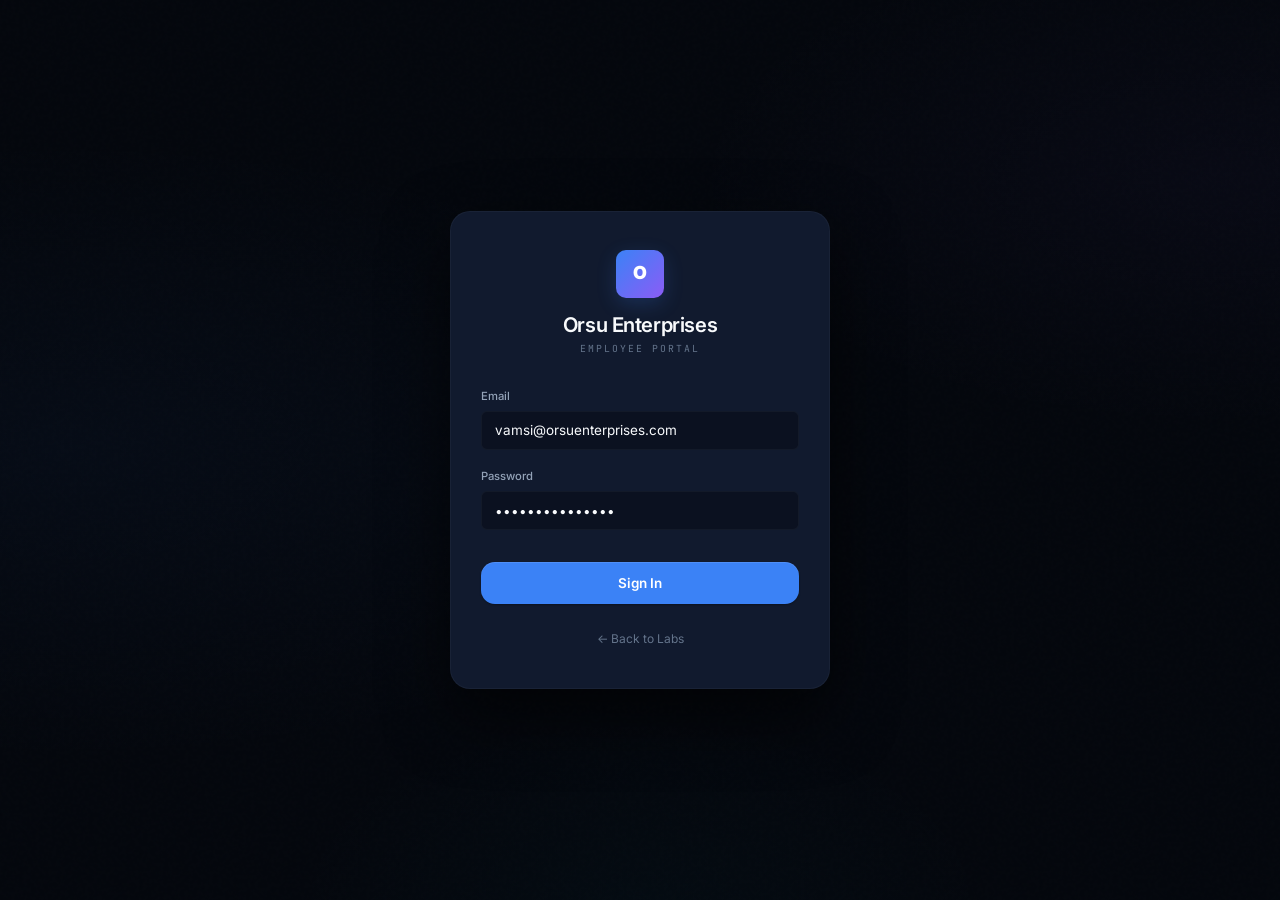
==== orsu-labs/frontend/dashboard.html @ e17e2e9e "lab1" ====
<!DOCTYPE html>
<html lang="en">
<head>
    <meta charset="UTF-8">
    <meta name="viewport" content="width=device-width, initial-scale=1.0">
    <title>HR Portal — Orsu Enterprises</title>
    <link rel="stylesheet" href="css/style.css">
    <link rel="stylesheet" href="css/dashboard.css">
    <link rel="stylesheet" href="css/chatbot.css">
</head>
<body class="dashboard-page">
    <div class="ambient"></div>

    <header class="top-bar">
        <div class="bar-inner">
            <div class="bar-left">
                <div class="mark">O</div>
                <div class="greeting" id="greetingArea">
                    <span>Welcome</span>
                </div>
            </div>
            <button id="logoutBtn" class="btn-danger">Logout</button>
        </div>
    </header>

    <div class="dash-body">
        <div class="chat-card">
            <div class="chat-head">
                <div class="chat-head-left">
                    <div class="bot-icon">
                        <svg viewBox="0 0 24 24" fill="none" stroke="currentColor" stroke-width="2" stroke-linecap="round" stroke-linejoin="round"><rect x="3" y="11" width="18" height="11" rx="2" ry="2"/><path d="M7 11V7a5 5 0 0 1 10 0v4"/></svg>
                    </div>
                    <div>
                        <h3>Orsu HR Assistant</h3>
                        <div class="status">
                            <span class="live-dot"></span>
                            <span>Online</span>
                        </div>
                    </div>
                </div>
                <span class="tag">llm-powered</span>
            </div>

            <div class="chat-body" id="chatMessages">
                <div class="msg msg-ai">
                    <p>Hello! I'm the Orsu Enterprises HR Assistant. I can help you with:</p>
                    <ul>
                        <li>Checking your leave balance</li>
                        <li>Viewing your salary and department info</li>
                        <li>Submitting leave requests</li>
                    </ul>
                    <p>How can I assist you today?</p>
                </div>
            </div>

            <form id="chatForm" class="chat-foot">
                <input type="text" id="chatInput" placeholder="Ask HR Assistant..." required autocomplete="off">
                <button type="submit" class="send-btn" id="sendBtn">
                    <svg viewBox="0 0 24 24" fill="none" stroke="currentColor" stroke-width="2" stroke-linecap="round" stroke-linejoin="round"><line x1="22" y1="2" x2="11" y2="13"/><polygon points="22 2 15 22 11 13 2 9 22 2"/></svg>
                </button>
            </form>
        </div>
    </div>

    <script src="js/app.js"></script>
    <script src="js/chatbot.js"></script>
    <script>
        // Auth check
        if (!localStorage.getItem('token')) window.location.href = 'login.html';

        // Logout
        document.getElementById('logoutBtn').addEventListener('click', () => {
            localStorage.removeItem('token');
            localStorage.removeItem('user_name');
            localStorage.removeItem('user_email');
            window.location.href = 'login.html';
        });

        // Time-based greeting
        (function setGreeting() {
            const name = localStorage.getItem('user_name') || 'Employee';
            const hour = new Date().getHours();
            let period = 'Good evening';
            if (hour < 12) period = 'Good morning';
            else if (hour < 17) period = 'Good afternoon';

            document.getElementById('greetingArea').innerHTML = `
                <span>${period}, <strong>${name}</strong></span>
                <span class="time-note">${new Date().toLocaleDateString('en-US', { weekday: 'long', year: 'numeric', month: 'long', day: 'numeric' })}</span>
            `;
        })();
    </script>
</body>
</html>
---- orsu-labs/frontend/css/style.css ----
/* ================================================================
   ORSU AI SECURITY LABS — God-Level Design System
   Premium Silicon Valley aesthetic
   ================================================================ */

@import url('https://fonts.googleapis.com/css2?family=Inter:wght@300;400;500;600;700;800;900&family=JetBrains+Mono:wght@400;500;600&display=swap');

:root {
    /* Depth Palette — 6 layers of dark */
    --bg-void:       #000000;
    --bg-deep:       #04070d;
    --bg-base:       #0b1120;
    --bg-surface:    #111a2e;
    --bg-raised:     #172035;
    --bg-elevated:   #1d2a42;
    --bg-float:      #243352;

    /* Blue Accent System */
    --blue-50:  #eff6ff;
    --blue-100: #dbeafe;
    --blue-200: #bfdbfe;
    --blue-400: #60a5fa;
    --blue-500: #3b82f6;
    --blue-600: #2563eb;
    --blue-700: #1d4ed8;
    --blue-900: #1e3a5f;
    --accent:   #3b82f6;

    /* Semantic */
    --green:  #10b981;
    --red:    #ef4444;
    --yellow: #f59e0b;
    --orange: #f97316;
    --purple: #8b5cf6;
    --cyan:   #06b6d4;

    /* Text */
    --text-100: #f8fafc;
    --text-200: #e2e8f0;
    --text-300: #cbd5e1;
    --text-400: #94a3b8;
    --text-500: #64748b;
    --text-600: #475569;
    --text-700: #334155;

    /* Borders & Surfaces */
    --border:       rgba(148, 163, 184, 0.06);
    --border-hover: rgba(148, 163, 184, 0.12);
    --border-focus: rgba(59, 130, 246, 0.4);
    --glass:        rgba(11, 17, 32, 0.75);
    --glass-heavy:  rgba(11, 17, 32, 0.9);

    /* Shadows */
    --shadow-sm:  0 1px 2px rgba(0,0,0,0.3);
    --shadow-md:  0 4px 12px rgba(0,0,0,0.4);
    --shadow-lg:  0 12px 40px rgba(0,0,0,0.5);
    --shadow-xl:  0 25px 65px rgba(0,0,0,0.6);
    --shadow-glow: 0 0 40px -10px rgba(59, 130, 246, 0.3);
    --shadow-glow-green: 0 0 30px -8px rgba(16, 185, 129, 0.3);

    /* Type */
    --font: 'Inter', -apple-system, BlinkMacSystemFont, 'Segoe UI', sans-serif;
    --mono: 'JetBrains Mono', 'Cascadia Code', 'Fira Code', monospace;

    /* Radii */
    --r-xs: 4px; --r-sm: 6px; --r-md: 10px; --r-lg: 14px; --r-xl: 20px; --r-2xl: 28px; --r-full: 9999px;

    /* Motion */
    --ease: cubic-bezier(0.25, 0.46, 0.45, 0.94);
    --ease-out: cubic-bezier(0.16, 1, 0.3, 1);
    --ease-spring: cubic-bezier(0.34, 1.56, 0.64, 1);
    --speed: 0.2s;
}

/* ── Hard Reset ────────────────────────────────────────── */
*, *::before, *::after { margin: 0; padding: 0; box-sizing: border-box; }
html { font-size: 15px; -webkit-font-smoothing: antialiased; -moz-osx-font-smoothing: grayscale; text-rendering: optimizeLegibility; }
body {
    font-family: var(--font); background: var(--bg-deep); color: var(--text-200);
    line-height: 1.6; min-height: 100vh; display: flex; flex-direction: column; overflow-x: hidden;
}
a { color: var(--blue-400); text-decoration: none; transition: color var(--speed) var(--ease); }
a:hover { color: var(--blue-200); }
h1,h2,h3,h4,h5,h6 { font-weight: 600; line-height: 1.2; letter-spacing: -0.02em; color: var(--text-100); }
::selection { background: var(--accent); color: white; }
::-webkit-scrollbar { width: 6px; }
::-webkit-scrollbar-track { background: transparent; }
::-webkit-scrollbar-thumb { background: var(--bg-elevated); border-radius: 10px; }

/* ── Ambient ───────────────────────────────────────────── */
.ambient {
    position: fixed; inset: 0; z-index: -2; pointer-events: none;
    background:
        radial-gradient(ellipse 80% 50% at 5% 50%, rgba(59,130,246,0.04) 0%, transparent 70%),
        radial-gradient(ellipse 60% 40% at 95% 20%, rgba(139,92,246,0.03) 0%, transparent 70%),
        radial-gradient(ellipse 40% 30% at 50% 100%, rgba(6,182,212,0.025) 0%, transparent 70%);
}
.noise {
    position: fixed; inset: 0; z-index: -1; pointer-events: none;
    opacity: 0.015;
    background-image: url("data:image/svg+xml,%3Csvg viewBox='0 0 256 256' xmlns='http://www.w3.org/2000/svg'%3E%3Cfilter id='n'%3E%3CfeTurbulence type='fractalNoise' baseFrequency='0.85' numOctaves='4' stitchTiles='stitch'/%3E%3C/filter%3E%3Crect width='100%25' height='100%25' filter='url(%23n)'/%3E%3C/svg%3E");
    background-repeat: repeat;
}

/* ── Utility ───────────────────────────────────────────── */
.container { max-width: 1100px; margin: 0 auto; padding: 0 2rem; width: 100%; }
.mt-1 { margin-top: 0.5rem; } .mt-2 { margin-top: 1rem; } .mt-3 { margin-top: 1.5rem; } .mt-4 { margin-top: 2rem; }

/* ── Buttons ───────────────────────────────────────────── */
.btn {
    display: inline-flex; align-items: center; justify-content: center; gap: 0.5rem;
    padding: 0.7rem 1.5rem; border-radius: var(--r-md);
    font-family: var(--font); font-weight: 600; font-size: 0.85rem;
    cursor: pointer; border: none; transition: all var(--speed) var(--ease);
    text-decoration: none; position: relative; letter-spacing: 0.01em;
}
.btn-primary {
    background: var(--accent); color: white;
    box-shadow: 0 1px 2px rgba(0,0,0,0.3), inset 0 1px 0 rgba(255,255,255,0.1);
}
.btn-primary:hover {
    background: var(--blue-600); transform: translateY(-1px);
    box-shadow: var(--shadow-md), var(--shadow-glow);
}
.btn-primary:active { transform: translateY(0); }
.btn-ghost {
    background: transparent; color: var(--text-400); border: 1px solid var(--border);
}
.btn-ghost:hover { background: rgba(255,255,255,0.03); border-color: var(--border-hover); color: var(--text-200); }
.btn-danger {
    background: transparent; color: var(--red); border: 1px solid rgba(239,68,68,0.2);
    padding: 0.45rem 1rem; font-size: 0.8rem; border-radius: var(--r-sm);
}
.btn-danger:hover { background: rgba(239,68,68,0.06); border-color: rgba(239,68,68,0.35); }
.btn-full { width: 100%; }
.btn-lg { padding: 0.85rem 2rem; font-size: 0.9rem; border-radius: var(--r-lg); }

/* ── Badges ────────────────────────────────────────────── */
.pill {
    display: inline-flex; align-items: center; gap: 6px;
    padding: 0.2rem 0.6rem; border-radius: var(--r-full);
    font-size: 0.65rem; font-weight: 600; text-transform: uppercase; letter-spacing: 0.06em;
    border: 1px solid transparent;
}
.pill .dot { width: 5px; height: 5px; border-radius: 50%; flex-shrink: 0; }

.pill-blue   { color: var(--blue-400); background: rgba(59,130,246,0.07); border-color: rgba(59,130,246,0.12); }
.pill-green  { color: var(--green); background: rgba(16,185,129,0.07); border-color: rgba(16,185,129,0.12); }
.pill-green .dot { background: var(--green); box-shadow: 0 0 6px rgba(16,185,129,0.5); animation: pulse 2.5s infinite; }
.pill-yellow { color: var(--yellow); background: rgba(245,158,11,0.07); border-color: rgba(245,158,11,0.12); }
.pill-yellow .dot { background: var(--yellow); }
.pill-red    { color: var(--red); background: rgba(239,68,68,0.07); border-color: rgba(239,68,68,0.12); }
.pill-red .dot { background: var(--red); }
.pill-gray   { color: var(--text-500); background: rgba(100,116,139,0.07); border-color: rgba(100,116,139,0.12); }

@keyframes pulse { 0%,100% { opacity: 1; } 50% { opacity: 0.4; } }

/* ── Header ────────────────────────────────────────────── */
.site-header {
    padding: 0; position: sticky; top: 0; z-index: 100;
    background: var(--glass-heavy); backdrop-filter: blur(20px) saturate(1.3);
    -webkit-backdrop-filter: blur(20px) saturate(1.3);
    border-bottom: 1px solid var(--border);
}
.header-inner {
    display: flex; justify-content: space-between; align-items: center;
    padding: 0.85rem 0; max-width: 1100px; margin: 0 auto; padding-left: 2rem; padding-right: 2rem;
}
.logo { display: flex; align-items: center; gap: 0.65rem; }
.logo-mark {
    width: 32px; height: 32px; border-radius: var(--r-sm);
    background: linear-gradient(135deg, var(--accent), var(--purple));
    display: flex; align-items: center; justify-content: center;
    font-weight: 900; font-size: 0.8rem; color: white;
    box-shadow: 0 2px 8px rgba(59,130,246,0.25);
}
.logo-name { font-size: 1rem; font-weight: 700; color: var(--text-100); letter-spacing: -0.02em; }
.logo-name span { color: var(--blue-400); font-weight: 400; }
.header-right { display: flex; align-items: center; gap: 1rem; }
.version-tag {
    font-family: var(--mono); font-size: 0.6rem; color: var(--text-600);
    padding: 0.25rem 0.6rem; border: 1px solid var(--border); border-radius: var(--r-full);
    letter-spacing: 0.02em;
}

/* ── Hero ──────────────────────────────────────────────── */
.hero { padding: 5rem 0 4rem; text-align: center; }
.hero-eyebrow {
    font-family: var(--mono); font-size: 0.7rem; color: var(--accent);
    text-transform: uppercase; letter-spacing: 0.15em; margin-bottom: 1.25rem;
    font-weight: 600;
}
.hero h2 {
    font-size: clamp(2.2rem, 4.5vw, 3.4rem); font-weight: 800; margin-bottom: 1.25rem;
    background: linear-gradient(180deg, var(--text-100) 40%, var(--text-400) 100%);
    -webkit-background-clip: text; -webkit-text-fill-color: transparent; background-clip: text;
    line-height: 1.1;
}
.hero-desc {
    color: var(--text-400); font-size: 1.05rem; max-width: 520px; margin: 0 auto 2rem;
    line-height: 1.7;
}
.hero-pills { display: flex; gap: 0.5rem; justify-content: center; flex-wrap: wrap; }

/* ── Labs Section ──────────────────────────────────────── */
.labs-section { padding-bottom: 5rem; }
.section-eyebrow {
    font-family: var(--mono); font-size: 0.65rem; color: var(--text-600);
    text-transform: uppercase; letter-spacing: 0.12em; margin-bottom: 0.5rem;
}
.section-title {
    font-size: 1.6rem; font-weight: 700; color: var(--text-100);
    margin-bottom: 2rem; padding-bottom: 1rem; border-bottom: 1px solid var(--border);
}

/* Category */
.lab-group { margin-bottom: 1.75rem; }
.group-label {
    display: flex; align-items: center; gap: 0.75rem;
    font-size: 0.7rem; font-weight: 600; text-transform: uppercase; letter-spacing: 0.08em;
    color: var(--text-500); margin-bottom: 0.85rem; padding-left: 0.25rem;
}
.group-label::after { content: ''; flex: 1; height: 1px; background: var(--border); }

/* Lab Card */
.lab-card {
    background: var(--bg-surface); border: 1px solid var(--border); border-radius: var(--r-lg);
    padding: 1.5rem 1.75rem; display: flex; justify-content: space-between; align-items: center; gap: 2rem;
    transition: all var(--speed) var(--ease); position: relative; overflow: hidden;
}
.lab-card::after {
    content: ''; position: absolute; left: 0; top: 0; width: 2px; height: 100%;
    background: var(--accent); opacity: 0; transition: opacity var(--speed);
}
.lab-card.live:hover {
    background: var(--bg-raised); border-color: var(--border-hover);
    transform: translateY(-2px); box-shadow: var(--shadow-lg);
}
.lab-card.live:hover::after { opacity: 1; }
.lab-card.locked { opacity: 0.35; pointer-events: none; }

.lab-number {
    font-family: var(--mono); font-size: 0.65rem; font-weight: 600;
    color: var(--blue-400); letter-spacing: 0.04em; margin-bottom: 0.4rem;
}
.lab-card h4 { font-size: 1.1rem; margin-bottom: 0.4rem; }
.lab-card .desc { color: var(--text-400); font-size: 0.85rem; margin-bottom: 0.85rem; line-height: 1.5; }
.lab-pills { display: flex; gap: 0.4rem; flex-wrap: wrap; }

/* ── Animations ────────────────────────────────────────── */
.fade-in { animation: fadeIn 0.5s var(--ease) forwards; }
.slide-up { animation: slideUp 0.6s var(--ease-out) forwards; opacity: 0; }
.slide-up-d1 { animation: slideUp 0.6s var(--ease-out) 0.1s forwards; opacity: 0; }
.slide-up-d2 { animation: slideUp 0.6s var(--ease-out) 0.2s forwards; opacity: 0; }

@keyframes fadeIn { from { opacity: 0; } to { opacity: 1; } }
@keyframes slideUp { from { opacity: 0; transform: translateY(16px); } to { opacity: 1; transform: translateY(0); } }

/* ── Responsive ────────────────────────────────────────── */
@media (max-width: 768px) {
    html { font-size: 14px; }
    .hero { padding: 3rem 0 2.5rem; }
    .lab-card { flex-direction: column; align-items: flex-start; }
    .header-inner { padding-left: 1rem; padding-right: 1rem; }
    .container { padding: 0 1rem; }
}
---- orsu-labs/frontend/css/dashboard.css ----
/* ── Dashboard Layout ──────────────────────────────────── */
.dashboard-page { height: 100vh; overflow: hidden; display: flex; flex-direction: column; }

.top-bar {
    padding: 0; flex-shrink: 0; z-index: 10;
    background: var(--glass-heavy); backdrop-filter: blur(20px);
    border-bottom: 1px solid var(--border);
}
.bar-inner {
    display: flex; justify-content: space-between; align-items: center;
    max-width: 900px; margin: 0 auto; width: 100%; padding: 0.7rem 1.5rem;
}
.bar-left { display: flex; align-items: center; gap: 0.75rem; }
.bar-left .mark {
    width: 28px; height: 28px; border-radius: var(--r-xs);
    background: linear-gradient(135deg, var(--accent), var(--purple));
    display: flex; align-items: center; justify-content: center;
    font-weight: 900; font-size: 0.65rem; color: white;
}
.greeting { font-size: 0.85rem; color: var(--text-400); font-weight: 400; }
.greeting strong { color: var(--text-100); font-weight: 600; }
.greeting .time-note { 
    font-size: 0.7rem; color: var(--text-600); display: block; margin-top: 1px;
    font-family: var(--mono);
}

.dash-body {
    flex: 1; display: flex; flex-direction: column;
    padding: 1.25rem 1.5rem; overflow: hidden;
    max-width: 900px; margin: 0 auto; width: 100%;
}

.chat-card {
    flex: 1; display: flex; flex-direction: column;
    background: var(--bg-surface); border: 1px solid var(--border);
    border-radius: var(--r-lg); overflow: hidden;
    box-shadow: var(--shadow-lg);
}
---- orsu-labs/frontend/css/chatbot.css ----
/* ── Chat Header ───────────────────────────────────────── */
.chat-head {
    padding: 0.85rem 1.25rem;
    background: var(--bg-raised);
    border-bottom: 1px solid var(--border);
    display: flex; align-items: center; justify-content: space-between;
}
.chat-head-left { display: flex; align-items: center; gap: 0.75rem; }
.bot-icon {
    width: 34px; height: 34px; border-radius: var(--r-sm);
    background: var(--bg-elevated); border: 1px solid var(--border);
    display: flex; align-items: center; justify-content: center;
    color: var(--blue-400); flex-shrink: 0;
}
.bot-icon svg { width: 16px; height: 16px; }
.chat-head h3 { font-size: 0.88rem; font-weight: 600; margin: 0; }
.chat-head .status {
    display: flex; align-items: center; gap: 5px; margin-top: 2px;
}
.live-dot {
    width: 6px; height: 6px; border-radius: 50%;
    background: var(--green); box-shadow: 0 0 6px rgba(16,185,129,0.5);
    animation: pulse 2.5s infinite;
}
.chat-head .status span:last-child { font-size: 0.65rem; color: var(--text-500); }
.chat-head .tag {
    font-family: var(--mono); font-size: 0.58rem; color: var(--text-600);
    padding: 0.2rem 0.5rem; border: 1px solid var(--border); border-radius: var(--r-full);
}

/* ── Messages ──────────────────────────────────────────── */
.chat-body {
    flex: 1; overflow-y: auto; padding: 1.25rem;
    display: flex; flex-direction: column; gap: 0.85rem;
    scroll-behavior: smooth; background: var(--bg-base);
}

/* ── Bubbles ───────────────────────────────────────────── */
.msg {
    max-width: 82%; padding: 0.75rem 1rem;
    border-radius: var(--r-md); line-height: 1.6; font-size: 0.88rem;
    animation: msgSlide 0.25s var(--ease-out);
}
@keyframes msgSlide {
    from { opacity: 0; transform: translateY(8px); }
    to   { opacity: 1; transform: translateY(0); }
}
.msg p { margin: 0 0 0.4rem; }
.msg p:last-child { margin: 0; }
.msg strong { color: var(--blue-400); font-weight: 600; }
.msg ul, .msg ol { margin: 0.3rem 0 0.3rem 1.1rem; font-size: 0.86rem; }
.msg li { margin-bottom: 0.15rem; }
.msg code {
    font-family: var(--mono); font-size: 0.8rem;
    background: rgba(0,0,0,0.3); padding: 0.1rem 0.35rem; border-radius: 3px;
}

.msg-user {
    align-self: flex-end;
    background: var(--accent); color: white;
    border-bottom-right-radius: 3px;
    box-shadow: 0 1px 4px rgba(59,130,246,0.2);
}
.msg-ai {
    align-self: flex-start;
    background: var(--bg-surface); color: var(--text-200);
    border: 1px solid var(--border); border-bottom-left-radius: 3px;
}

/* ── Input ─────────────────────────────────────────────── */
.chat-foot {
    padding: 0.85rem 1.25rem;
    background: var(--bg-raised);
    border-top: 1px solid var(--border);
    display: flex; gap: 0.6rem; align-items: center;
}
.chat-foot input {
    flex: 1; padding: 0.7rem 1rem;
    background: var(--bg-base); border: 1px solid var(--border);
    border-radius: var(--r-full); color: var(--text-100);
    font-family: var(--font); font-size: 0.88rem;
    transition: all var(--speed) var(--ease);
}
.chat-foot input:focus {
    outline: none; border-color: var(--border-focus);
    box-shadow: 0 0 0 3px rgba(59,130,246,0.06);
}
.chat-foot input::placeholder { color: var(--text-600); }

.send-btn {
    width: 38px; height: 38px; border-radius: 50%;
    background: var(--accent); color: white; border: none; cursor: pointer;
    display: flex; align-items: center; justify-content: center;
    transition: all var(--speed) var(--ease); flex-shrink: 0;
    box-shadow: 0 1px 4px rgba(59,130,246,0.2);
}
.send-btn svg { width: 16px; height: 16px; }
.send-btn:hover:not(:disabled) { background: var(--blue-600); transform: scale(1.05); box-shadow: var(--shadow-glow); }
.send-btn:disabled { background: var(--bg-elevated); color: var(--text-600); cursor: not-allowed; box-shadow: none; }

/* ── Typing ────────────────────────────────────────────── */
.typing-bubble { padding: 0.75rem 1rem !important; }
.typing-anim { display: flex; gap: 4px; align-items: center; height: 16px; }
.typing-anim span {
    width: 5px; height: 5px; border-radius: 50%; background: var(--blue-400);
    animation: typeBounce 1.4s infinite ease-in-out both;
}
.typing-anim span:nth-child(1) { animation-delay: -0.32s; }
.typing-anim span:nth-child(2) { animation-delay: -0.16s; }
@keyframes typeBounce { 0%,80%,100% { transform: scale(0.5); opacity: 0.3; } 40% { transform: scale(1); opacity: 1; } }
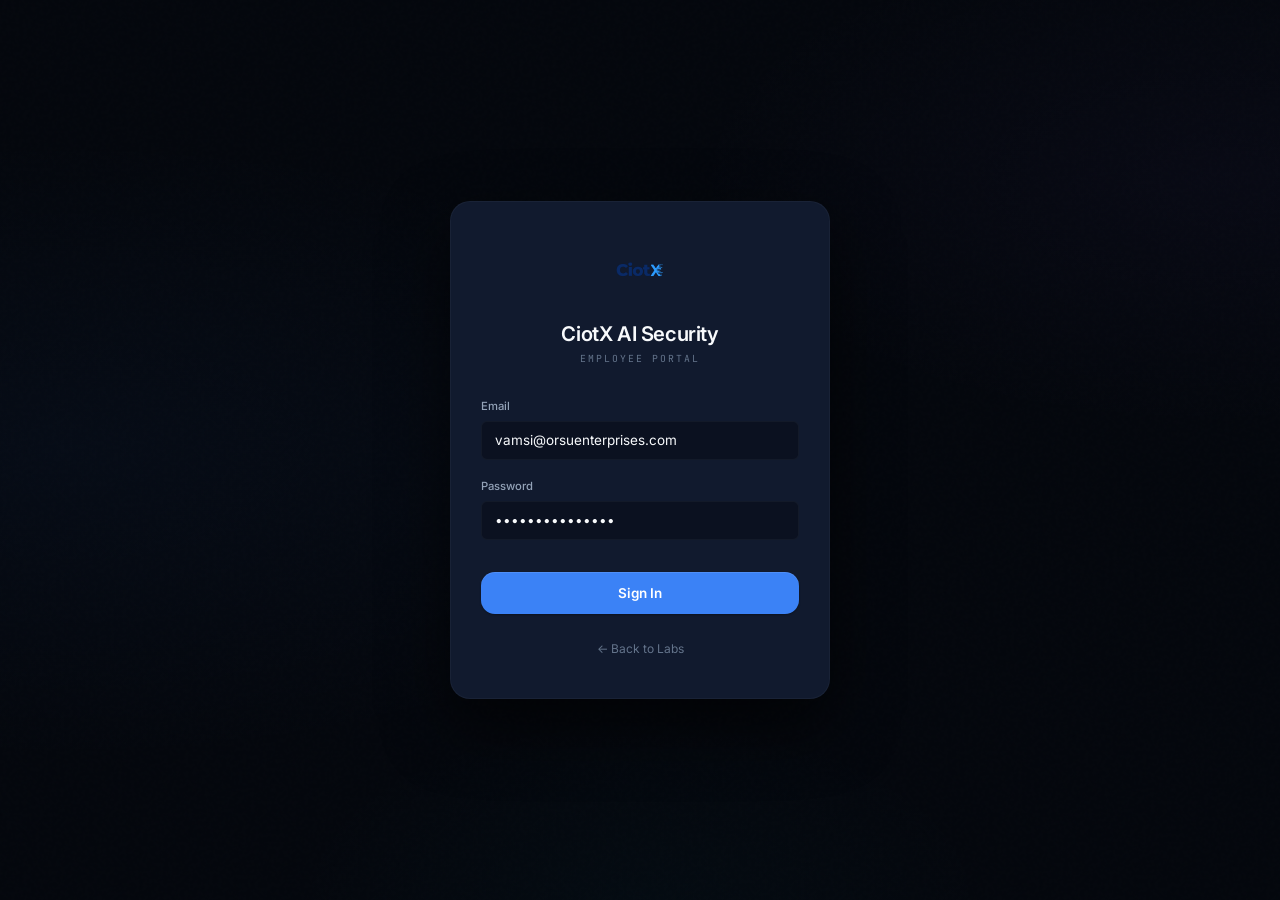
==== commit 5c8458a2: "revamped logo and names" ====
--- a/orsu-labs/frontend/dashboard.html
+++ b/orsu-labs/frontend/dashboard.html
@@ -14,7 +14,7 @@
     <header class="top-bar">
         <div class="bar-inner">
             <div class="bar-left">
-                <div class="mark">O</div>
+                <img src="ciotx.png" class="mark-img" alt="CiotX" style="width: auto; margin-right: 0.5rem;">
                 <div class="greeting" id="greetingArea">
                     <span>Welcome</span>
                 </div>
--- a/orsu-labs/frontend/css/style.css
+++ b/orsu-labs/frontend/css/style.css
@@ -1,5 +1,5 @@
 /* ================================================================
-   ORSU AI SECURITY LABS — God-Level Design System
+   CIOTX AI SECURITY LABS — God-Level Design System
    Premium Silicon Valley aesthetic
    ================================================================ */
 
@@ -166,15 +166,9 @@
     display: flex; justify-content: space-between; align-items: center;
     padding: 0.85rem 0; max-width: 1100px; margin: 0 auto; padding-left: 2rem; padding-right: 2rem;
 }
-.logo { display: flex; align-items: center; gap: 0.65rem; }
-.logo-mark {
-    width: 32px; height: 32px; border-radius: var(--r-sm);
-    background: linear-gradient(135deg, var(--accent), var(--purple));
-    display: flex; align-items: center; justify-content: center;
-    font-weight: 900; font-size: 0.8rem; color: white;
-    box-shadow: 0 2px 8px rgba(59,130,246,0.25);
-}
-.logo-name { font-size: 1rem; font-weight: 700; color: var(--text-100); letter-spacing: -0.02em; }
+.logo { display: flex; align-items: center; gap: 0.8rem; }
+.logo-img { height: 38px; width: auto; display: block; }
+.logo-name { font-size: 1.3rem; font-weight: 700; color: var(--text-100); letter-spacing: -0.02em; }
 .logo-name span { color: var(--blue-400); font-weight: 400; }
 .header-right { display: flex; align-items: center; gap: 1rem; }
 .version-tag {
--- a/orsu-labs/frontend/css/dashboard.css
+++ b/orsu-labs/frontend/css/dashboard.css
@@ -1,38 +1,79 @@
 /* ── Dashboard Layout ──────────────────────────────────── */
-.dashboard-page { height: 100vh; overflow: hidden; display: flex; flex-direction: column; }
+.dashboard-page {
+    height: 100vh;
+    overflow: hidden;
+    display: flex;
+    flex-direction: column;
+}
 
 .top-bar {
-    padding: 0; flex-shrink: 0; z-index: 10;
-    background: var(--glass-heavy); backdrop-filter: blur(20px);
+    padding: 0;
+    flex-shrink: 0;
+    z-index: 10;
+    background: var(--glass-heavy);
+    backdrop-filter: blur(20px);
     border-bottom: 1px solid var(--border);
 }
+
 .bar-inner {
-    display: flex; justify-content: space-between; align-items: center;
-    max-width: 900px; margin: 0 auto; width: 100%; padding: 0.7rem 1.5rem;
+    display: flex;
+    justify-content: space-between;
+    align-items: center;
+    max-width: 900px;
+    margin: 0 auto;
+    width: 100%;
+    padding: 0.7rem 1.5rem;
 }
-.bar-left { display: flex; align-items: center; gap: 0.75rem; }
-.bar-left .mark {
-    width: 28px; height: 28px; border-radius: var(--r-xs);
-    background: linear-gradient(135deg, var(--accent), var(--purple));
-    display: flex; align-items: center; justify-content: center;
-    font-weight: 900; font-size: 0.65rem; color: white;
+
+.bar-left {
+    display: flex;
+    align-items: center;
+    gap: 0.75rem;
 }
-.greeting { font-size: 0.85rem; color: var(--text-400); font-weight: 400; }
-.greeting strong { color: var(--text-100); font-weight: 600; }
-.greeting .time-note { 
-    font-size: 0.7rem; color: var(--text-600); display: block; margin-top: 1px;
+
+.bar-left .mark-img {
+    height: 32px;
+    width: auto;
+    display: block;
+}
+
+.greeting {
+    font-size: 0.85rem;
+    color: var(--text-400);
+    font-weight: 400;
+}
+
+.greeting strong {
+    color: var(--text-100);
+    font-weight: 600;
+}
+
+.greeting .time-note {
+    font-size: 0.7rem;
+    color: var(--text-600);
+    display: block;
+    margin-top: 1px;
     font-family: var(--mono);
 }
 
 .dash-body {
-    flex: 1; display: flex; flex-direction: column;
-    padding: 1.25rem 1.5rem; overflow: hidden;
-    max-width: 900px; margin: 0 auto; width: 100%;
+    flex: 1;
+    display: flex;
+    flex-direction: column;
+    padding: 1.25rem 1.5rem;
+    overflow: hidden;
+    max-width: 900px;
+    margin: 0 auto;
+    width: 100%;
 }
 
 .chat-card {
-    flex: 1; display: flex; flex-direction: column;
-    background: var(--bg-surface); border: 1px solid var(--border);
-    border-radius: var(--r-lg); overflow: hidden;
+    flex: 1;
+    display: flex;
+    flex-direction: column;
+    background: var(--bg-surface);
+    border: 1px solid var(--border);
+    border-radius: var(--r-lg);
+    overflow: hidden;
     box-shadow: var(--shadow-lg);
-}
+}
